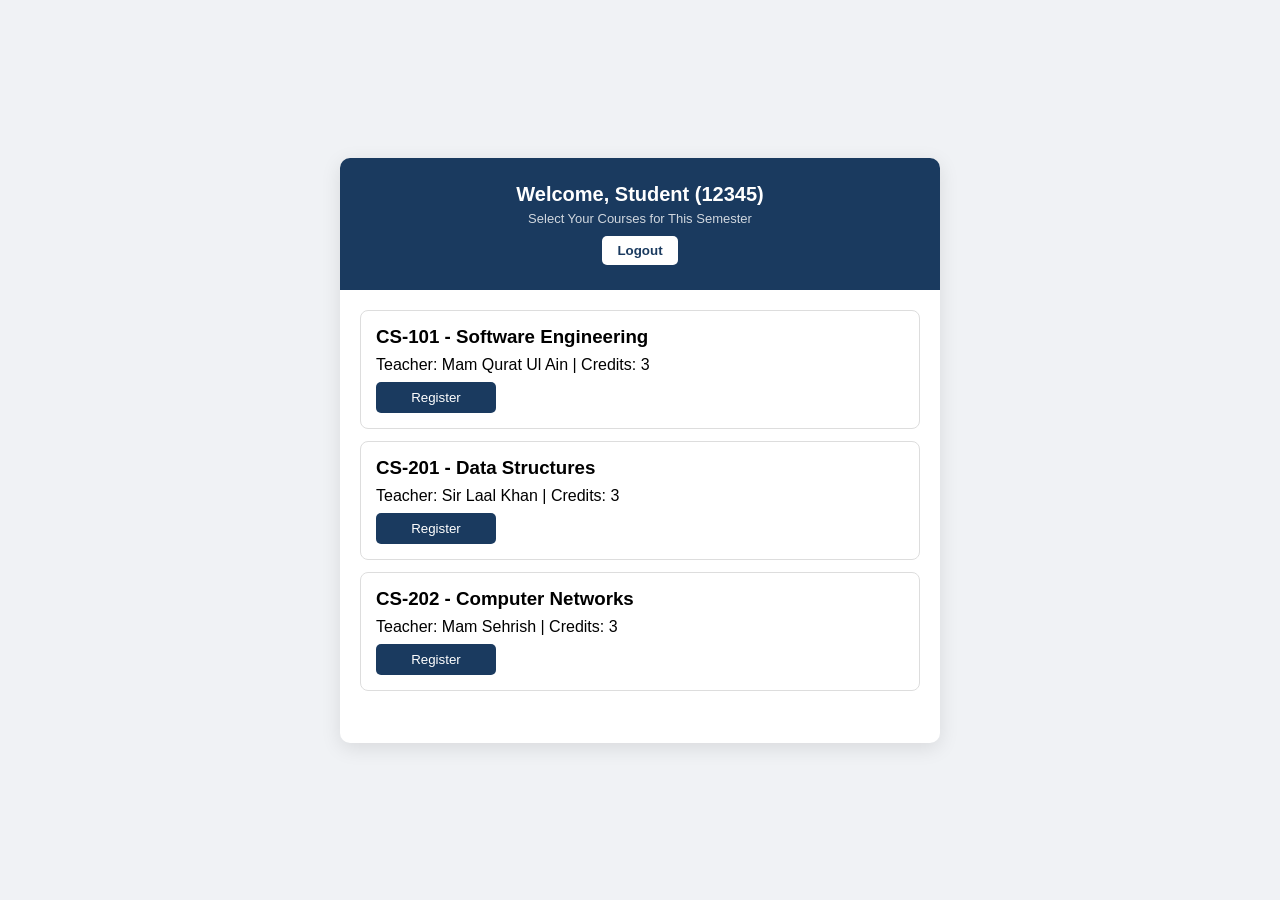
==== dashboard.html @ ef438872 "Dashboard and courses are added" ====
<!DOCTYPE html>
<html lang="en">
<head>
    <meta charset="UTF-8">
    <meta name="viewport" content="width=device-width, initial-scale=1.0">
    <title>Dashboard - Course Registration</title>
    <link rel="stylesheet" href="style.css">
</head>
<body>
    <div class="dash-container">
        <div class="header">
            <h1>Welcome, Student (12345)</h1>
            <p>Select Your Courses for This Semester</p>
            <button onclick="logout()" class="logout-btn">Logout</button>
        </div>

        <div class="course-list">
            <div class="course-card">
                <h3>CS-101 - Software Engineering</h3>
                <p>Teacher: Mam Qurat Ul Ain | Credits: 3</p>
                <button onclick="register(this)">Register</button>
            </div>
            <div class="course-card">
                <h3>CS-201 - Data Structures</h3>
                <p>Teacher: Sir Laal Khan | Credits: 3</p>
                <button onclick="register(this)">Register</button>
            </div>
            <div class="course-card">
                <h3>CS-202 - Computer Networks</h3>
                <p>Teacher: Mam Sehrish | Credits: 3</p>
                <button onclick="register(this)">Register</button>
            </div>
        </div>
        <p id="reg-msg"></p>
    </div>
    <script>
        function register(btn) {
            btn.innerText = "Registered ✓";
            btn.style.background = "green";
            btn.disabled = true;
            document.getElementById("reg-msg").innerText = "Course Registered Successfully!";
        }
        function logout() {
            window.location.href = "index.html";
        }
    </script>
</body>
</html>
---- style.css ----
* { margin: 0; padding: 0; box-sizing: border-box; font-family: Arial, sans-serif; }
body { background: #f0f2f5; display: flex; justify-content: center; align-items: center; height: 100vh; }
.container { width: 400px; background: white; border-radius: 10px; box-shadow: 0 5px 20px rgba(0,0,0,0.1); overflow: hidden; }
.header { background: #1a3a5f; color: white; padding: 25px; text-align: center; }
.header h1 { font-size: 20px; margin-bottom: 5px; }
.header p { font-size: 13px; opacity: 0.8; }
.login-box { padding: 25px; }
.login-box h2 { text-align: center; margin-bottom: 20px; color: #1a3a5f; }
.login-box input { width: 100%; padding: 12px; margin-bottom: 12px; border: 1px solid #ddd; border-radius: 5px; outline: none; }
.login-box button { width: 100%; padding: 12px; background: #1a3a5f; color: white; border: none; border-radius: 5px; cursor: pointer; font-size: 16px; }
.login-box button:hover { background: #274e7d; }
#message { text-align: center; margin-top: 10px; font-weight: bold; }
.note { text-align: center; margin-top: 15px; font-size: 12px; color: #888; }



.dash-container { width: 600px; background: white; border-radius: 10px; box-shadow: 0 5px 20px rgba(0,0,0,0.1); overflow: hidden; margin: 30px auto; }
.course-list { padding: 20px; }
.course-card { border: 1px solid #ddd; padding: 15px; margin-bottom: 12px; border-radius: 8px; display: flex; flex-direction: column; gap: 8px; }
.course-card button { width: 120px; padding: 8px; background: #1a3a5f; color: white; border: none; border-radius: 5px; cursor: pointer; }
.logout-btn { margin-top: 10px; padding: 7px 15px; background: white; color: #1a3a5f; border: none; border-radius: 5px; cursor: pointer; font-weight: bold; }
#reg-msg { text-align: center; color: green; font-weight: bold; padding-bottom: 20px; }
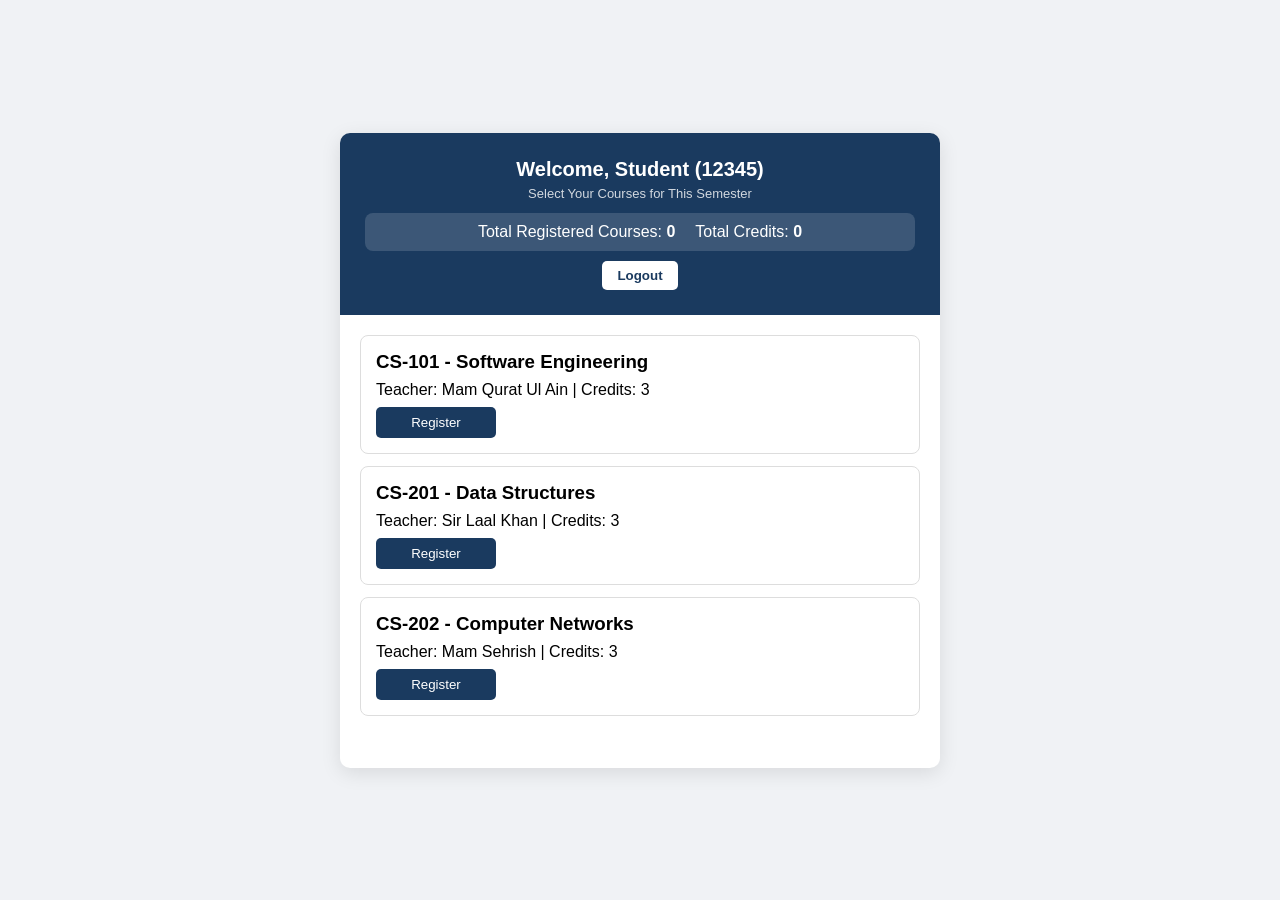
==== commit 23c90f94: "Added course counter and READme" ====
--- a/dashboard.html
+++ b/dashboard.html
@@ -11,6 +11,10 @@
         <div class="header">
             <h1>Welcome, Student (12345)</h1>
             <p>Select Your Courses for This Semester</p>
+            <div class="stats">
+                <span>Total Registered Courses: <b id="count">0</b></span>
+                <span>Total Credits: <b id="credits">0</b></span>
+            </div>
             <button onclick="logout()" class="logout-btn">Logout</button>
         </div>
 
@@ -18,27 +22,33 @@
             <div class="course-card">
                 <h3>CS-101 - Software Engineering</h3>
                 <p>Teacher: Mam Qurat Ul Ain | Credits: 3</p>
-                <button onclick="register(this)">Register</button>
+                <button onclick="register(this, 3)">Register</button>
             </div>
             <div class="course-card">
                 <h3>CS-201 - Data Structures</h3>
                 <p>Teacher: Sir Laal Khan | Credits: 3</p>
-                <button onclick="register(this)">Register</button>
+                <button onclick="register(this, 3)">Register</button>
             </div>
             <div class="course-card">
                 <h3>CS-202 - Computer Networks</h3>
                 <p>Teacher: Mam Sehrish | Credits: 3</p>
-                <button onclick="register(this)">Register</button>
+                <button onclick="register(this, 3)">Register</button>
             </div>
         </div>
         <p id="reg-msg"></p>
     </div>
     <script>
-        function register(btn) {
+        let totalCount = 0;
+        let totalCredits = 0;
+        function register(btn, credit) {
             btn.innerText = "Registered ✓";
             btn.style.background = "green";
             btn.disabled = true;
+            totalCount++;
+            totalCredits += credit;
             document.getElementById("reg-msg").innerText = "Course Registered Successfully!";
+            document.getElementById("count").innerText = totalCount;
+            document.getElementById("credits").innerText = totalCredits;
         }
         function logout() {
             window.location.href = "index.html";
--- a/style.css
+++ b/style.css
@@ -13,10 +13,14 @@
 .note { text-align: center; margin-top: 15px; font-size: 12px; color: #888; }
 
 
-
+/* Dashboard Styles */
 .dash-container { width: 600px; background: white; border-radius: 10px; box-shadow: 0 5px 20px rgba(0,0,0,0.1); overflow: hidden; margin: 30px auto; }
 .course-list { padding: 20px; }
 .course-card { border: 1px solid #ddd; padding: 15px; margin-bottom: 12px; border-radius: 8px; display: flex; flex-direction: column; gap: 8px; }
 .course-card button { width: 120px; padding: 8px; background: #1a3a5f; color: white; border: none; border-radius: 5px; cursor: pointer; }
 .logout-btn { margin-top: 10px; padding: 7px 15px; background: white; color: #1a3a5f; border: none; border-radius: 5px; cursor: pointer; font-weight: bold; }
-#reg-msg { text-align: center; color: green; font-weight: bold; padding-bottom: 20px; }+#reg-msg { text-align: center; color: green; font-weight: bold; padding-bottom: 20px; }
+
+
+/* Stats ki styling */
+.stats { display: flex; justify-content: center; gap: 20px; margin-top: 12px; background: rgba(255,255,255,0.15); padding: 10px; border-radius: 8px; }
